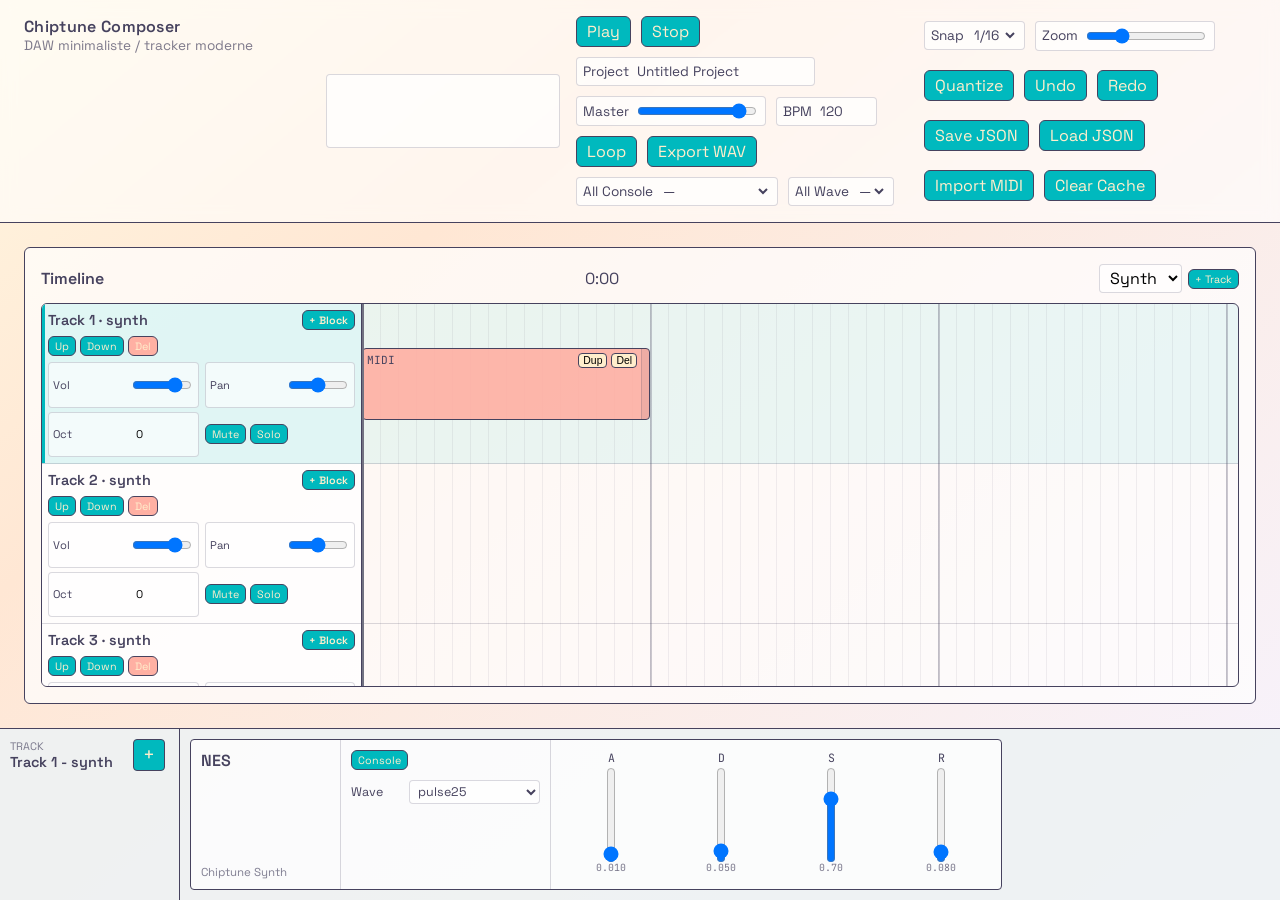
==== index.html @ 2b45e211 "Random Commit" ====
<!doctype html>
<html lang="fr">
  <head>
    <meta charset="utf-8" />
    <meta name="viewport" content="width=device-width, initial-scale=1" />
    <title>Chiptune Composer</title>
    <link rel="stylesheet" href="style.css" />
  </head>
  <body>
    <div id="app">
      <header class="topbar">
        <div class="brand">
          <div class="brand-title">Chiptune Composer</div>
          <div class="brand-subtitle">DAW minimaliste / tracker moderne</div>
        </div>
        <div class="oscilloscope">
          <canvas id="oscilloscopeCanvas" width="220" height="64"></canvas>
        </div>
        <div class="transport">
          <div class="transport-row">
            <button id="playBtn" class="btn">Play</button>
            <button id="stopBtn" class="btn">Stop</button>
            <label class="field">
              <span>Project</span>
              <input id="projectNameInput" type="text" />
            </label>
            <label class="field">
              <span>Master</span>
              <input id="masterVolumeInput" type="range" min="0" max="1" step="0.01" />
            </label>
            <label class="field">
              <span>BPM</span>
              <input id="bpmInput" type="number" min="40" max="240" step="1" />
            </label>
            <button id="loopBtn" class="btn toggle" aria-pressed="false">Loop</button>
            <button id="exportBtn" class="btn">Export WAV</button>
          </div>
          <div class="transport-row">
            <label class="field">
              <span>All Console</span>
              <select id="globalConsoleSelect">
                <option value="">—</option>
                <option value="Basics">Basics</option>
                <option value="Complex">Complex</option>
                <option value="NES">NES</option>
                <option value="Famicom">Famicom</option>
                <option value="GameBoy">GameBoy</option>
                <option value="TurboGrafx16">TurboGrafx-16</option>
                <option value="SNES">SNES</option>
                <option value="Atari">Atari</option>
                <option value="C64">C64</option>
                <option value="Sega">Sega</option>
              </select>
            </label>
            <label class="field">
              <span>All Wave</span>
              <select id="globalWaveformSelect">
                <option value="">—</option>
              </select>
            </label>
          </div>
        </div>
        <div class="tools">
          <label class="field">
            <span>Snap</span>
            <select id="snapSelect">
              <option value="1">1/4</option>
              <option value="0.5">1/8</option>
              <option value="0.25" selected>1/16</option>
              <option value="0.125">1/32</option>
              <option value="0.0625">1/64</option>
            </select>
          </label>
          <label class="field">
            <span>Zoom</span>
            <input id="zoomSlider" type="range" min="40" max="160" step="8" />
          </label>
          <button id="quantizeBtn" class="btn">Quantize</button>
          <button id="undoBtn" class="btn">Undo</button>
          <button id="redoBtn" class="btn">Redo</button>
          <button id="saveBtn" class="btn">Save JSON</button>
          <button id="loadBtn" class="btn">Load JSON</button>
          <button id="importMidiBtn" class="btn">Import MIDI</button>
          <button id="clearCacheBtn" class="btn">Clear Cache</button>
          <input id="loadInput" type="file" accept="application/json" hidden />
          <input id="midiInput" type="file" accept=".mid,.midi,audio/midi" hidden />
        </div>
      </header>

      <main>
        <section id="arrangement">
          <div class="timeline-header">
            <div class="timeline-title">Timeline</div>
            <div class="timeline-info" id="timeInfo">0:00</div>
            <div class="timeline-actions">
              <select id="trackTypeSelect">
                <option value="synth">Synth</option>
                <option value="drums">Drums</option>
              </select>
              <button id="addTrackBtn" class="btn tiny">+ Track</button>
            </div>
          </div>
          <div id="timeline"></div>
        </section>
      </main>

      <section id="deviceBar" class="device-bar">
        <div class="device-strip">
          <div class="device-track">
            <div class="device-label">Track</div>
            <div id="deviceTrackName" class="device-track-name">Track 1</div>
          </div>
          <button id="addSynthDeviceBtn" class="device-add" type="button">+</button>
        </div>
        <div id="deviceContent" class="device-content"></div>
      </section>
    </div>

    <div id="consolePickerOverlay" class="overlay hidden">
      <div class="overlay-panel console-picker-panel">
        <div class="overlay-header">
          <div>Choose Console</div>
          <button id="closeConsolePickerBtn" class="btn">Close</button>
        </div>
        <div id="consolePickerList" class="console-picker-list"></div>
      </div>
    </div>

    <div id="editorOverlay" class="overlay hidden">
      <div class="overlay-panel">
        <div class="overlay-header">
          <div id="editorTitle">Editor</div>
          <div class="overlay-actions">
            <button id="previewBtn" class="btn toggle" aria-pressed="false">Preview Loop</button>
            <button id="closeEditorBtn" class="btn">Close</button>
          </div>
        </div>
        <div class="overlay-body">
          <div id="pianoRoll" class="editor hidden"></div>
          <div id="drumEditor" class="editor hidden"></div>
        </div>
      </div>
    </div>

    <div id="confirmOverlay" class="overlay hidden">
      <div class="overlay-panel confirm-panel">
        <div class="overlay-header">
          <div id="confirmTitle">Delete Track</div>
        </div>
        <div class="overlay-body confirm-body">
          <p id="confirmMessage">Are you sure?</p>
          <div class="confirm-actions">
            <button id="confirmCancelBtn" class="btn">Cancel</button>
            <button id="confirmOkBtn" class="btn danger">Delete</button>
          </div>
        </div>
      </div>
    </div>

    <script type="module" src="./main.js"></script>
  </body>
</html>
---- style.css ----
@import url("https://fonts.googleapis.com/css2?family=Space+Grotesk:wght@400;600&family=JetBrains+Mono:wght@400;600&display=swap");

:root {
  /* colors */
  --color-ink: #46425e;
  --color-slate: #15788c;
  --color-teal: #00b9be;
  --color-cream: #ffeecc;
  --color-peach: #ffb0a3;
  --color-rose: #ff6973;
  --color-ink-soft: rgba(70, 66, 94, 0.2);
  --color-grid: rgba(70, 66, 94, 0.15);
  --color-grid-light: rgba(70, 66, 94, 0.08);
  --color-grid-strong: rgba(70, 66, 94, 0.28);
  --color-panel: rgba(255, 255, 255, 0.6);

  /* radius */
  --radius-sm: 4px;
  --radius-md: 6px;

  /* borders */
  --border-thin: 1px solid var(--color-ink);
  --border-soft: 1px solid rgba(70, 66, 94, 0.2);

  /* spacing */
  --space-2xs: 4px;
  --space-xs: 6px;
  --space-sm: 10px;
  --space-md: 16px;
  --space-lg: 24px;
  --space-xl: 32px;

  --track-height: 160px;
  --block-height: 72px;
}

* {
  box-sizing: border-box;
}

body {
  margin: 0;
  color: var(--color-ink);
  font-family: "Space Grotesk", "Segoe UI", sans-serif;
  background: linear-gradient(140deg, #fff6df 0%, #ffe7d4 30%, #f6f3ff 100%);
  min-height: 100vh;
}

#app {
  display: flex;
  flex-direction: column;
  height: 100vh;
  overflow: hidden;
}

.topbar {
  display: grid;
  grid-template-columns: minmax(200px, 280px) 240px 1fr 1fr;
  gap: var(--space-md);
  padding: var(--space-md) var(--space-lg);
  border-bottom: var(--border-thin);
  background: var(--color-panel);
  backdrop-filter: blur(8px);
  flex-shrink: 0;
}

.oscilloscope {
  align-self: center;
  justify-self: end;
  background: rgba(255, 255, 255, 0.7);
  border: var(--border-soft);
  border-radius: var(--radius-sm);
  padding: 4px 6px;
}

.oscilloscope canvas {
  display: block;
}

.brand-title {
  font-weight: 600;
  letter-spacing: 0.02em;
}

.brand-subtitle {
  font-size: 0.85rem;
  color: rgba(70, 66, 94, 0.7);
}

.transport,
.tools {
  display: flex;
  flex-wrap: wrap;
  gap: var(--space-sm);
  align-items: center;
}

.transport {
  flex-direction: column;
  align-items: flex-start;
}

.transport-row {
  display: flex;
  flex-wrap: wrap;
  gap: var(--space-sm);
  align-items: center;
}

.field {
  display: inline-flex;
  align-items: center;
  gap: var(--space-xs);
  font-size: 0.85rem;
  background: rgba(255, 255, 255, 0.7);
  border: var(--border-soft);
  border-radius: var(--radius-sm);
  padding: var(--space-2xs) var(--space-xs);
}

.field input,
.field select {
  border: none;
  background: transparent;
  font: inherit;
  color: inherit;
  outline: none;
}

.field input[type="range"] {
  width: 120px;
}

.btn {
  border: var(--border-thin);
  background: var(--color-teal);
  color: var(--color-cream);
  padding: var(--space-2xs) var(--space-sm);
  border-radius: var(--radius-md);
  font: inherit;
  cursor: pointer;
  transition: filter 0.15s ease;
}

.btn:hover {
  filter: brightness(1.07);
}

.btn.toggle[aria-pressed="true"] {
  background: var(--color-rose);
}

.btn.tiny {
  font-size: 0.67rem;
  padding: 2px 6px;
  height: 20px;
}

main {
  flex: 1;
  padding: var(--space-lg);
  min-height: 0;
  overflow: hidden;
}

#arrangement {
  border: var(--border-thin);
  border-radius: var(--radius-md);
  background: rgba(255, 255, 255, 0.7);
  padding: var(--space-md);
  height: 100%;
  min-height: 0;
  display: flex;
  flex-direction: column;
}

.timeline-header {
  display: flex;
  justify-content: space-between;
  align-items: center;
  margin-bottom: var(--space-sm);
}

.timeline-actions {
  display: flex;
  align-items: center;
  gap: var(--space-xs);
}

.timeline-actions select {
  border: var(--border-soft);
  background: rgba(255, 255, 255, 0.7);
  border-radius: var(--radius-sm);
  font: inherit;
  padding: 2px 6px;
}

.timeline-title {
  font-weight: 600;
}

#timeline {
  display: grid;
  grid-template-columns: 320px 1fr;
  border: var(--border-thin);
  border-radius: var(--radius-md);
  overflow: hidden;
  flex: 1;
  min-height: 0;
}

.track-list {
  background: rgba(255, 255, 255, 0.8);
  border-right: var(--border-thin);
}

.track-header {
  border-bottom: var(--border-soft);
  padding: var(--space-xs);
  display: flex;
  flex-direction: column;
  gap: var(--space-xs);
  height: var(--track-height);
  justify-content: flex-start;
}

.track-header.is-selected {
  background: rgba(0, 185, 190, 0.12);
  box-shadow: inset 3px 0 0 var(--color-teal);
}

.track-title {
  display: flex;
  justify-content: space-between;
  align-items: center;
  font-size: 0.9rem;
  font-weight: 600;
  gap: var(--space-xs);
}

.track-title span {
  min-width: 0;
  white-space: nowrap;
  overflow: hidden;
  text-overflow: ellipsis;
}

.track-title .btn {
  flex-shrink: 0;
}

.track-actions {
  display: flex;
  gap: 4px;
}

.btn.danger {
  background: var(--color-peach);
}

.track-controls {
  display: grid;
  grid-template-columns: repeat(2, minmax(0, 1fr));
  grid-auto-rows: minmax(0, 1fr);
  gap: 4px 6px;
  font-size: 0.7rem;
  flex: 1;
  min-height: 0;
}

.track-controls label {
  display: flex;
  justify-content: space-between;
  align-items: center;
  gap: var(--space-2xs);
  background: rgba(255, 255, 255, 0.6);
  border: var(--border-soft);
  border-radius: var(--radius-sm);
  padding: 1px 4px;
}

.track-controls select,
.track-controls input {
  width: 90px;
  border: none;
  background: transparent;
  font: inherit;
  outline: none;
}

.track-controls .mini {
  width: 60px;
}

.mute-solo-actions {
  display: flex;
  flex-wrap: nowrap;
  align-items: center;
  gap: 4px;
  min-width: max-content;
}

.mute-solo-actions .btn {
  flex: 0 0 auto;
}

.lane-wrap {
  position: relative;
  overflow: hidden;
}

.lane-scroller {
  position: relative;
  overflow: auto;
  height: 100%;
}

.lanes {
  position: relative;
  font-family: "JetBrains Mono", "SFMono-Regular", monospace;
}

.track-lane {
  position: relative;
  height: var(--track-height);
  border-bottom: var(--border-soft);
  background-image:
    repeating-linear-gradient(
      to right,
      var(--color-grid-strong) 0px,
      var(--color-grid-strong) 2px,
      transparent 2px,
      transparent var(--grid-major)
    ),
    repeating-linear-gradient(
      to right,
      var(--color-grid-light) 0px,
      var(--color-grid-light) 1px,
      transparent 1px,
      transparent var(--grid-minor)
    );
}

.track-lane.is-selected {
  background-color: rgba(0, 185, 190, 0.08);
}

.block {
  position: absolute;
  top: calc((var(--track-height) - var(--block-height)) / 2);
  height: var(--block-height);
  background: var(--color-peach);
  border: var(--border-thin);
  border-radius: var(--radius-sm);
  display: flex;
  flex-direction: column;
  justify-content: space-between;
  padding: var(--space-2xs);
  padding-right: 12px;
  cursor: grab;
}

.block.synth {
  background: rgba(255, 176, 163, 0.9);
}

.block.drums {
  background: rgba(0, 185, 190, 0.28);
}

.block.is-playing {
  outline: 2px solid var(--color-rose);
}

.block-header {
  display: flex;
  justify-content: space-between;
  font-size: 0.7rem;
}

.block-actions {
  display: flex;
  gap: 4px;
}

.block-action {
  border: var(--border-thin);
  background: var(--color-cream);
  border-radius: var(--radius-sm);
  font-size: 0.65rem;
  cursor: pointer;
  padding: 1px 4px;
}

.block-resize {
  position: absolute;
  right: 0;
  top: 0;
  bottom: 0;
  width: 8px;
  cursor: ew-resize;
  background: rgba(70, 66, 94, 0.08);
  border-left: var(--border-soft);
  border-radius: 0 var(--radius-sm) var(--radius-sm) 0;
}

.playhead,
.cursor {
  position: absolute;
  top: 0;
  bottom: 0;
  width: 2px;
  background: var(--color-rose);
  pointer-events: none;
  z-index: 5;
}

.cursor {
  background: var(--color-slate);
  opacity: 0.6;
}

.device-bar {
  display: grid;
  grid-template-columns: 180px 1fr;
  min-height: 172px;
  border-top: var(--border-thin);
  background: rgba(238, 242, 244, 0.92);
  flex-shrink: 0;
}

.device-strip {
  border-right: var(--border-thin);
  padding: var(--space-sm);
  display: grid;
  grid-template-columns: 1fr 36px;
  gap: var(--space-sm);
  align-items: start;
}

.device-label {
  font-size: 0.68rem;
  text-transform: uppercase;
  color: rgba(70, 66, 94, 0.68);
}

.device-track-name {
  font-weight: 600;
  font-size: 0.9rem;
}

.device-add {
  width: 32px;
  height: 32px;
  border: var(--border-thin);
  border-radius: var(--radius-sm);
  background: var(--color-teal);
  color: var(--color-cream);
  font: inherit;
  font-size: 1.2rem;
  line-height: 1;
  cursor: pointer;
}

.device-add:disabled {
  cursor: default;
  opacity: 0.35;
  filter: grayscale(1);
}

.device-content {
  overflow-x: auto;
  padding: var(--space-sm);
  display: flex;
  align-items: stretch;
  gap: var(--space-sm);
}

.device-empty {
  min-width: 220px;
  border: var(--border-soft);
  border-radius: var(--radius-sm);
  background: rgba(255, 255, 255, 0.55);
  display: flex;
  align-items: center;
  justify-content: center;
  padding: var(--space-md);
  font-size: 0.85rem;
  color: rgba(70, 66, 94, 0.7);
}

.synth-device {
  min-width: 640px;
  max-width: 880px;
  border: var(--border-thin);
  border-radius: var(--radius-sm);
  background: rgba(255, 255, 255, 0.76);
  display: grid;
  grid-template-columns: 150px 210px minmax(260px, 1fr);
}

.synth-device-head {
  padding: var(--space-sm);
  border-right: var(--border-soft);
  display: flex;
  flex-direction: column;
  justify-content: space-between;
  gap: var(--space-md);
}

.synth-device-title {
  font-weight: 600;
}

.synth-device-type {
  font-size: 0.72rem;
  color: rgba(70, 66, 94, 0.68);
}

.synth-device-controls {
  padding: var(--space-sm);
  border-right: var(--border-soft);
  display: flex;
  flex-direction: column;
  align-items: flex-start;
  gap: var(--space-sm);
}

.device-field {
  width: 100%;
  display: grid;
  grid-template-columns: 52px 1fr;
  gap: var(--space-xs);
  align-items: center;
  font-size: 0.78rem;
}

.device-field select {
  width: 100%;
  border: var(--border-soft);
  border-radius: var(--radius-sm);
  background: rgba(255, 255, 255, 0.72);
  font: inherit;
  color: inherit;
  padding: 2px 4px;
}

.adsr-panel {
  padding: var(--space-sm);
  display: grid;
  grid-template-columns: repeat(4, minmax(58px, 1fr));
  gap: var(--space-sm);
}

.adsr-control {
  min-width: 0;
  display: grid;
  grid-template-rows: 18px 1fr 18px;
  justify-items: center;
  gap: var(--space-xs);
  font-family: "JetBrains Mono", monospace;
  font-size: 0.72rem;
}

.adsr-control input {
  width: 96px;
  transform: rotate(-90deg);
  align-self: center;
}

.adsr-value {
  font-size: 0.62rem;
  color: rgba(70, 66, 94, 0.72);
}

.console-picker-panel {
  max-width: 760px;
  height: auto;
  margin: 0 auto;
}

.console-picker-list {
  padding: var(--space-md);
  display: grid;
  grid-template-columns: repeat(auto-fit, minmax(180px, 1fr));
  gap: var(--space-sm);
}

.console-option {
  min-height: 78px;
  border: var(--border-thin);
  border-radius: var(--radius-sm);
  background: rgba(255, 255, 255, 0.75);
  color: inherit;
  font: inherit;
  text-align: left;
  padding: var(--space-sm);
  cursor: pointer;
}

.console-option:hover,
.console-option.is-selected {
  background: rgba(0, 185, 190, 0.18);
}

.console-option-title,
.console-option-detail {
  display: block;
}

.console-option-title {
  font-weight: 600;
  margin-bottom: var(--space-xs);
}

.console-option-detail {
  font-size: 0.68rem;
  color: rgba(70, 66, 94, 0.7);
  line-height: 1.35;
}

.overlay {
  position: fixed;
  left: 0;
  right: 0;
  top: 0;
  background: rgba(70, 66, 94, 0.55);
  padding: var(--space-lg);
  height: 60vh;
  z-index: 10;
}

.overlay.hidden {
  display: none;
}

.overlay-panel {
  height: 100%;
  background: rgba(255, 255, 255, 0.92);
  border: var(--border-thin);
  border-radius: var(--radius-md);
  display: flex;
  flex-direction: column;
}

.overlay-header {
  display: flex;
  justify-content: space-between;
  align-items: center;
  padding: var(--space-sm) var(--space-md);
  border-bottom: var(--border-thin);
}

.overlay-body {
  flex: 1;
  display: flex;
  overflow: hidden;
}

.confirm-panel {
  max-width: 420px;
  margin: 0 auto;
  height: auto;
}

.confirm-body {
  padding: var(--space-md);
  display: flex;
  flex-direction: column;
  gap: var(--space-md);
}

.confirm-actions {
  display: flex;
  justify-content: flex-end;
  gap: var(--space-sm);
}

.editor {
  flex: 1;
  display: flex;
  flex-direction: column;
}

.editor.hidden {
  display: none;
}

.piano-roll {
  display: grid;
  grid-template-columns: 120px 1fr;
  height: 100%;
  font-family: "JetBrains Mono", monospace;
}

.piano-keys {
  background: rgba(255, 255, 255, 0.7);
  border-right: var(--border-thin);
  overflow: hidden;
}

.piano-key {
  height: 24px;
  padding: 2px 6px;
  border-bottom: var(--border-soft);
  font-size: 0.7rem;
}

.piano-grid-wrap {
  overflow: auto;
  position: relative;
}

.piano-grid {
  position: relative;
  min-height: 100%;
  background-image:
    repeating-linear-gradient(
      to right,
      var(--color-grid-strong) 0px,
      var(--color-grid-strong) 2px,
      transparent 2px,
      transparent var(--grid-major)
    ),
    repeating-linear-gradient(
      to right,
      var(--color-grid-light) 0px,
      var(--color-grid-light) 1px,
      transparent 1px,
      transparent var(--grid-minor)
    ),
    repeating-linear-gradient(
      to bottom,
      rgba(70, 66, 94, 0.08) 0px,
      rgba(70, 66, 94, 0.08) 1px,
      transparent 1px,
      transparent 24px
    );
}

.piano-playhead {
  position: absolute;
  top: 0;
  bottom: 0;
  width: 2px;
  background: var(--color-rose);
  opacity: 0.8;
  pointer-events: none;
  z-index: 4;
}

.piano-notes {
  position: absolute;
  top: 0;
  left: 0;
  right: 0;
  bottom: 0;
}

.note {
  position: absolute;
  height: 22px;
  background: var(--color-slate);
  border: var(--border-thin);
  border-radius: var(--radius-sm);
  cursor: grab;
}

.note .resize-handle {
  position: absolute;
  right: 0;
  top: 0;
  width: 6px;
  height: 100%;
  background: rgba(255, 255, 255, 0.4);
  cursor: ew-resize;
}

.drum-editor {
  display: flex;
  flex-direction: column;
  height: 100%;
  font-family: "JetBrains Mono", monospace;
}

.drum-toolbar {
  padding: var(--space-xs);
  border-bottom: var(--border-thin);
  display: flex;
  align-items: center;
  gap: var(--space-sm);
}

.drum-hint {
  font-size: 0.7rem;
  color: rgba(70, 66, 94, 0.7);
}

.drum-toolbar select {
  border: var(--border-soft);
  background: rgba(255, 255, 255, 0.7);
  border-radius: var(--radius-sm);
  font: inherit;
  padding: 2px 6px;
}

.drum-body {
  flex: 1;
  display: grid;
  grid-template-columns: 120px 1fr;
  overflow: hidden;
}

.drum-labels {
  border-right: var(--border-thin);
  background: rgba(255, 255, 255, 0.7);
}

.drum-label {
  height: 28px;
  border-bottom: var(--border-soft);
  padding: 4px 6px;
  font-size: 0.7rem;
  display: flex;
  align-items: center;
  gap: 6px;
}

.drum-label-name {
  border: none;
  background: transparent;
  font: inherit;
  color: inherit;
  cursor: pointer;
  padding: 0;
  text-align: left;
  width: 60px;
}

.drum-volume {
  width: 54px;
}

.drum-grid-wrap {
  overflow: auto;
  position: relative;
}

.drum-grid {
  position: relative;
  min-height: 100%;
  background-image:
    repeating-linear-gradient(
      to right,
      var(--color-grid-strong) 0px,
      var(--color-grid-strong) 2px,
      transparent 2px,
      transparent var(--grid-major)
    ),
    repeating-linear-gradient(
      to right,
      var(--color-grid-light) 0px,
      var(--color-grid-light) 1px,
      transparent 1px,
      transparent var(--grid-minor)
    ),
    repeating-linear-gradient(
      to bottom,
      rgba(70, 66, 94, 0.08) 0px,
      rgba(70, 66, 94, 0.08) 1px,
      transparent 1px,
      transparent 28px
    );
}

.drum-hits {
  position: absolute;
  top: 0;
  left: 0;
  right: 0;
  bottom: 0;
}

.drum-hit {
  position: absolute;
  height: 22px;
  background: var(--color-peach);
  border: var(--border-thin);
  border-radius: var(--radius-sm);
  cursor: grab;
}

.drum-hit .resize-handle {
  position: absolute;
  right: 0;
  top: 0;
  width: 6px;
  height: 100%;
  background: rgba(255, 255, 255, 0.4);
  cursor: ew-resize;
}

.drum-cell {
  width: var(--step-width);
  height: 28px;
  border-right: var(--border-soft);
  border-bottom: var(--border-soft);
  background: transparent;
  cursor: pointer;
}

.drum-cell.active {
  background: var(--color-peach);
}

@media (max-width: 1100px) {
  .topbar {
    grid-template-columns: 1fr;
  }

  #timeline {
    grid-template-columns: 240px 1fr;
  }
}

@media (max-width: 800px) {
  :root {
    --track-height: 176px;
  }

  main {
    padding: var(--space-md);
  }

  #timeline {
    grid-template-columns: 220px 1fr;
  }

  .track-controls {
    grid-template-columns: 1fr;
  }
}
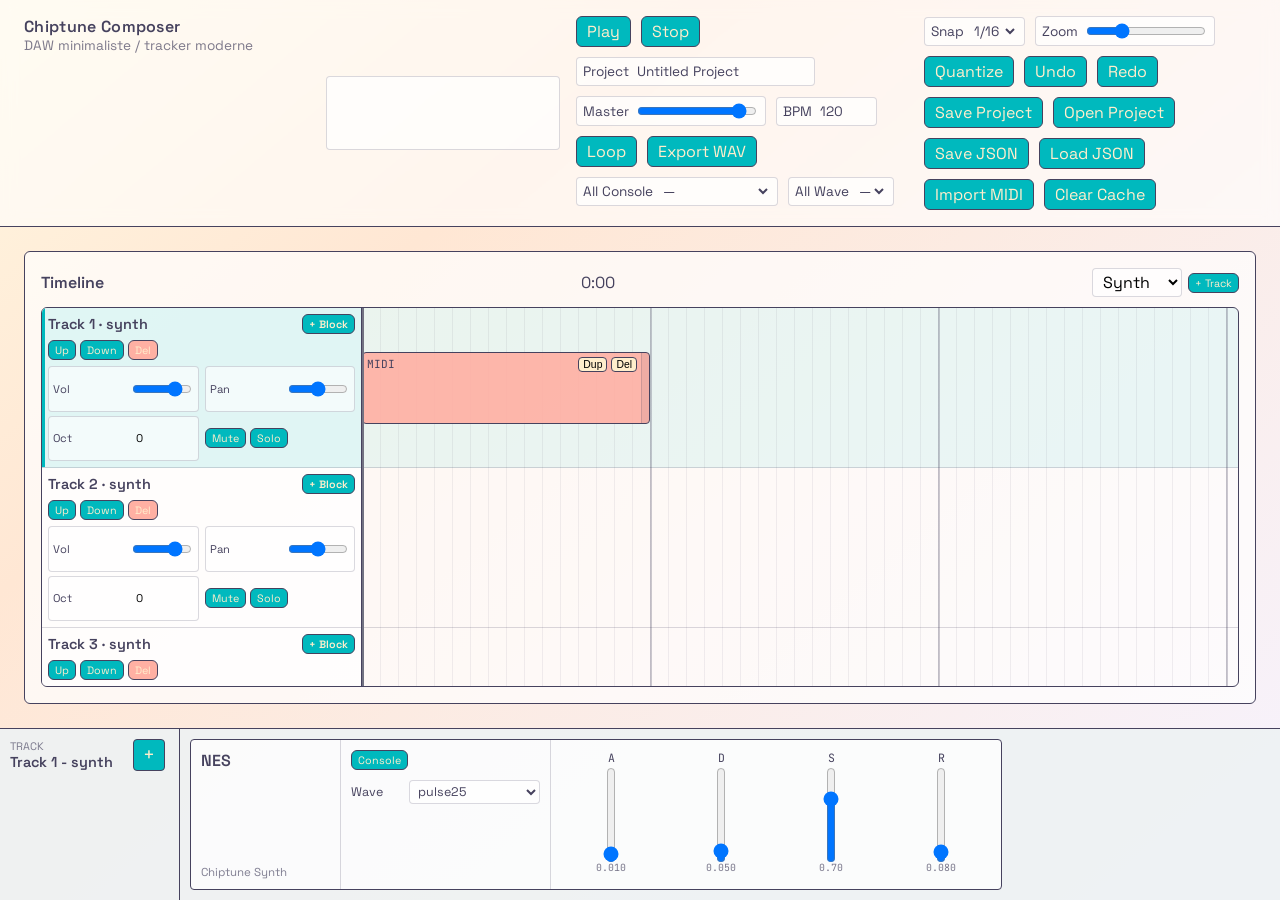
==== commit e51c0a77: "Random Commit" ====
--- a/index.html
+++ b/index.html
@@ -78,12 +78,16 @@
           <button id="quantizeBtn" class="btn">Quantize</button>
           <button id="undoBtn" class="btn">Undo</button>
           <button id="redoBtn" class="btn">Redo</button>
+          <button id="saveProjectBtn" class="btn">Save Project</button>
+          <button id="openProjectBtn" class="btn">Open Project</button>
           <button id="saveBtn" class="btn">Save JSON</button>
           <button id="loadBtn" class="btn">Load JSON</button>
           <button id="importMidiBtn" class="btn">Import MIDI</button>
           <button id="clearCacheBtn" class="btn">Clear Cache</button>
+          <input id="projectInput" type="file" accept=".chipproject,application/zip" hidden />
           <input id="loadInput" type="file" accept="application/json" hidden />
           <input id="midiInput" type="file" accept=".mid,.midi,audio/midi" hidden />
+          <input id="sampleInput" type="file" accept="audio/*,.wav,.mp3,.ogg,.flac,.m4a" hidden />
         </div>
       </header>
 
@@ -96,6 +100,7 @@
               <select id="trackTypeSelect">
                 <option value="synth">Synth</option>
                 <option value="drums">Drums</option>
+                <option value="sample">Sample</option>
               </select>
               <button id="addTrackBtn" class="btn tiny">+ Track</button>
             </div>
@@ -110,7 +115,13 @@
             <div class="device-label">Track</div>
             <div id="deviceTrackName" class="device-track-name">Track 1</div>
           </div>
-          <button id="addSynthDeviceBtn" class="device-add" type="button">+</button>
+          <button
+            id="addDeviceBtn"
+            class="device-add"
+            type="button"
+            aria-label="Choose console"
+            title="Choose console"
+          >+</button>
         </div>
         <div id="deviceContent" class="device-content"></div>
       </section>
@@ -119,10 +130,39 @@
     <div id="consolePickerOverlay" class="overlay hidden">
       <div class="overlay-panel console-picker-panel">
         <div class="overlay-header">
-          <div>Choose Console</div>
+          <div id="consolePickerTitle">Choose Console</div>
           <button id="closeConsolePickerBtn" class="btn">Close</button>
         </div>
         <div id="consolePickerList" class="console-picker-list"></div>
+      </div>
+    </div>
+
+    <div id="chipDrumOverlay" class="overlay chip-drum-overlay hidden">
+      <div class="overlay-panel chip-drum-window">
+        <div class="overlay-header">
+          <div>
+            <div class="chip-drum-window-title">Chip Drum Machine</div>
+            <div id="chipDrumTrackName" class="chip-drum-window-track">Track</div>
+          </div>
+          <div class="overlay-actions">
+            <button id="chipDrumPreviewBtn" class="btn">Preview</button>
+            <button id="chipDrumResetPadBtn" class="btn">Reset Pad</button>
+            <button id="closeChipDrumBtn" class="btn">Close</button>
+          </div>
+        </div>
+        <div class="chip-drum-body">
+          <aside class="chip-drum-pad-column">
+            <div id="chipDrumPadGrid" class="chip-drum-pad-grid"></div>
+          </aside>
+          <section class="chip-drum-editor">
+            <div id="chipDrumPadHeader" class="chip-drum-pad-header"></div>
+            <div id="chipDrumControls" class="chip-drum-controls"></div>
+            <div class="chip-drum-scope">
+              <div class="chip-drum-scope-label">Pad Oscilloscope</div>
+              <canvas id="chipDrumOscilloscopeCanvas" width="720" height="150"></canvas>
+            </div>
+          </section>
+        </div>
       </div>
     </div>
 
--- a/style.css
+++ b/style.css
@@ -368,6 +368,10 @@
   background: rgba(0, 185, 190, 0.28);
 }
 
+.block.sample {
+  background: rgba(77, 182, 135, 0.34);
+}
+
 .block.is-playing {
   outline: 2px solid var(--color-rose);
 }
@@ -376,6 +380,16 @@
   display: flex;
   justify-content: space-between;
   font-size: 0.7rem;
+  gap: 4px;
+  position: relative;
+  z-index: 1;
+}
+
+.block-header > span {
+  min-width: 0;
+  overflow: hidden;
+  text-overflow: ellipsis;
+  white-space: nowrap;
 }
 
 .block-actions {
@@ -404,6 +418,31 @@
   border-radius: 0 var(--radius-sm) var(--radius-sm) 0;
 }
 
+.block-waveform {
+  min-height: 30px;
+  display: flex;
+  align-items: center;
+  gap: 1px;
+  overflow: hidden;
+  position: relative;
+}
+
+.block-waveform i {
+  flex: 1 1 2px;
+  min-width: 1px;
+  max-width: 3px;
+  background: rgba(20, 92, 75, 0.72);
+}
+
+.block-sample-mode {
+  position: absolute;
+  right: 2px;
+  bottom: 0;
+  padding: 0 3px;
+  background: rgba(255, 255, 255, 0.72);
+  font: 0.55rem "JetBrains Mono", monospace;
+}
+
 .playhead,
 .cursor {
   position: absolute;
@@ -545,6 +584,93 @@
   padding: 2px 4px;
 }
 
+.device-field input[type="number"] {
+  width: 72px;
+  min-width: 0;
+  border: var(--border-soft);
+  border-radius: var(--radius-sm);
+  background: rgba(255, 255, 255, 0.72);
+  color: inherit;
+  font: inherit;
+  padding: 2px 4px;
+}
+
+.sample-device {
+  min-width: 1040px;
+  max-width: 1320px;
+  border: var(--border-thin);
+  border-radius: var(--radius-sm);
+  background: rgba(255, 255, 255, 0.76);
+  display: grid;
+  grid-template-columns: 180px 420px minmax(440px, 1fr);
+  min-height: 148px;
+}
+
+.sample-device-head {
+  padding: var(--space-sm);
+  border-right: var(--border-soft);
+  display: flex;
+  flex-direction: column;
+  justify-content: space-between;
+  gap: var(--space-sm);
+}
+
+.sample-device-heading {
+  display: flex;
+  flex-direction: column;
+  min-width: 0;
+}
+
+.sample-device-heading strong,
+.sample-device-heading span {
+  overflow: hidden;
+  text-overflow: ellipsis;
+  white-space: nowrap;
+}
+
+.sample-device-heading span {
+  color: rgba(70, 66, 94, 0.7);
+  font-size: 0.7rem;
+}
+
+.sample-device-actions {
+  display: flex;
+  flex-wrap: wrap;
+  gap: 4px;
+}
+
+.sample-waveform {
+  align-self: center;
+  width: 100%;
+  height: 116px;
+  display: block;
+  border-right: var(--border-soft);
+}
+
+.sample-device-controls {
+  padding: var(--space-sm);
+  display: grid;
+  grid-template-columns: repeat(4, minmax(92px, 1fr));
+  align-content: start;
+  gap: var(--space-xs);
+}
+
+.sample-device-controls .device-field {
+  grid-template-columns: 48px minmax(0, 1fr);
+}
+
+.sample-mode {
+  display: flex;
+  flex-wrap: nowrap;
+  min-width: max-content;
+}
+
+.sample-missing {
+  grid-column: 1 / -1;
+  color: #9b3642;
+  font-size: 0.72rem;
+}
+
 .adsr-panel {
   padding: var(--space-sm);
   display: grid;
@@ -571,6 +697,334 @@
 .adsr-value {
   font-size: 0.62rem;
   color: rgba(70, 66, 94, 0.72);
+}
+
+.drum-device {
+  min-width: 940px;
+  max-width: 1120px;
+  grid-template-columns: 150px 260px minmax(500px, 1fr);
+}
+
+.chip-drum-device-compact {
+  min-width: 760px;
+  max-width: 980px;
+  grid-template-columns: 150px minmax(420px, 1fr) 160px;
+}
+
+.chip-device-pad-grid {
+  padding: var(--space-sm);
+  border-right: var(--border-soft);
+  display: grid;
+  grid-template-columns: repeat(8, minmax(38px, 1fr));
+  grid-template-rows: repeat(2, 1fr);
+  gap: var(--space-xs);
+}
+
+.chip-device-pad {
+  min-width: 0;
+  min-height: 48px;
+  border: var(--border-soft);
+  border-radius: var(--radius-sm);
+  background: rgba(255, 255, 255, 0.74);
+  color: inherit;
+  font: 0.66rem "JetBrains Mono", monospace;
+  cursor: pointer;
+}
+
+.chip-device-pad:hover,
+.chip-device-pad.is-selected {
+  background: rgba(0, 185, 190, 0.16);
+}
+
+.chip-device-pad.is-selected {
+  border-color: var(--color-teal);
+}
+
+.chip-device-actions {
+  padding: var(--space-sm);
+  display: flex;
+  flex-direction: column;
+  align-items: flex-start;
+  gap: var(--space-sm);
+}
+
+.chip-device-selected {
+  width: 100%;
+  min-height: 32px;
+  font-size: 0.76rem;
+  font-weight: 600;
+}
+
+.drum-kit-browser {
+  padding: var(--space-sm);
+  border-right: var(--border-soft);
+  display: flex;
+  flex-direction: column;
+  gap: var(--space-sm);
+}
+
+.drum-kit-actions {
+  display: flex;
+  align-items: center;
+  justify-content: space-between;
+}
+
+.drum-kit-panel {
+  flex: 1;
+  display: grid;
+  grid-template-columns: repeat(3, minmax(58px, 1fr));
+  gap: var(--space-xs);
+  align-content: center;
+}
+
+.drum-device-pad {
+  min-height: 34px;
+  border: var(--border-soft);
+  border-radius: var(--radius-sm);
+  background: rgba(255, 255, 255, 0.72);
+  color: inherit;
+  font: inherit;
+  font-size: 0.72rem;
+  cursor: pointer;
+}
+
+.drum-device-pad:hover,
+.drum-device-pad:active,
+.drum-device-pad.is-selected {
+  background: rgba(231, 62, 117, 0.16);
+}
+
+.drum-device-pad.is-selected {
+  border-color: var(--color-rose);
+}
+
+.drum-voice-editor {
+  min-width: 0;
+  padding: var(--space-sm);
+  display: flex;
+  flex-direction: column;
+  gap: var(--space-sm);
+}
+
+.drum-voice-header {
+  min-height: 26px;
+  display: flex;
+  align-items: center;
+  gap: var(--space-sm);
+}
+
+.drum-voice-name {
+  min-width: 72px;
+  font-weight: 600;
+  text-transform: capitalize;
+}
+
+.drum-voice-status {
+  margin-right: auto;
+  font-size: 0.68rem;
+  color: rgba(70, 66, 94, 0.68);
+}
+
+.drum-param-grid {
+  flex: 1;
+  min-height: 0;
+  display: grid;
+  grid-template-columns: repeat(5, minmax(72px, 1fr));
+  gap: var(--space-sm);
+}
+
+.drum-param-control {
+  min-width: 0;
+  border-left: var(--border-soft);
+  padding-left: var(--space-sm);
+  display: grid;
+  grid-template-rows: 18px 1fr 18px;
+  align-items: center;
+  font-family: "JetBrains Mono", monospace;
+  font-size: 0.68rem;
+}
+
+.drum-param-control input {
+  width: 100%;
+  min-width: 0;
+}
+
+.drum-param-value {
+  color: rgba(70, 66, 94, 0.72);
+  font-size: 0.62rem;
+}
+
+.overlay.chip-drum-overlay {
+  height: 100vh;
+  padding: 14vh var(--space-md);
+}
+
+.overlay-panel.chip-drum-window {
+  width: min(1320px, 100%);
+  height: 72vh;
+  margin: 0 auto;
+  overflow: hidden;
+}
+
+.chip-drum-window-title {
+  font-weight: 600;
+}
+
+.chip-drum-window-track {
+  margin-top: 2px;
+  font-size: 0.7rem;
+  color: rgba(70, 66, 94, 0.68);
+}
+
+.chip-drum-body {
+  flex: 1;
+  min-height: 0;
+  display: grid;
+  grid-template-columns: minmax(290px, 320px) minmax(0, 1fr);
+}
+
+.chip-drum-pad-column {
+  min-height: 0;
+  padding: var(--space-md);
+  border-right: var(--border-thin);
+  background: rgba(238, 242, 244, 0.88);
+}
+
+.chip-drum-pad-grid {
+  height: auto;
+  display: grid;
+  grid-template-columns: repeat(4, minmax(44px, 1fr));
+  gap: var(--space-sm);
+  align-content: start;
+}
+
+.chip-machine-pad {
+  min-width: 0;
+  min-height: 0;
+  aspect-ratio: 1;
+  border: var(--border-thin);
+  border-radius: var(--radius-sm);
+  background: rgba(255, 255, 255, 0.82);
+  color: inherit;
+  font: inherit;
+  cursor: pointer;
+  display: flex;
+  flex-direction: column;
+  justify-content: space-between;
+  align-items: flex-start;
+  padding: var(--space-xs);
+  text-align: left;
+}
+
+.chip-machine-pad:hover,
+.chip-machine-pad.is-selected {
+  background: rgba(0, 185, 190, 0.16);
+}
+
+.chip-machine-pad.is-selected {
+  border-color: var(--color-teal);
+  box-shadow: inset 0 -3px 0 var(--color-teal);
+}
+
+.chip-machine-pad-number {
+  font: 0.62rem "JetBrains Mono", monospace;
+  color: rgba(70, 66, 94, 0.58);
+}
+
+.chip-machine-pad-name {
+  width: 100%;
+  overflow: hidden;
+  font-size: 0.64rem;
+  line-height: 1.2;
+  overflow-wrap: anywhere;
+}
+
+.chip-drum-editor {
+  min-width: 0;
+  min-height: 0;
+  padding: var(--space-md);
+  display: grid;
+  grid-template-rows: auto 1fr minmax(150px, 0.7fr);
+  gap: var(--space-md);
+  overflow: auto;
+}
+
+.chip-drum-pad-header {
+  display: grid;
+  grid-template-columns: minmax(150px, 1fr) 170px 150px 100px;
+  gap: var(--space-sm);
+}
+
+.chip-editor-field {
+  min-width: 0;
+  display: flex;
+  flex-direction: column;
+  gap: var(--space-xs);
+  font-size: 0.7rem;
+}
+
+.chip-editor-field input,
+.chip-editor-field select {
+  width: 100%;
+  min-width: 0;
+  border: var(--border-soft);
+  border-radius: var(--radius-sm);
+  background: rgba(255, 255, 255, 0.78);
+  color: inherit;
+  font: inherit;
+  padding: 5px 6px;
+}
+
+.chip-drum-controls {
+  min-height: 0;
+  display: grid;
+  grid-template-columns: repeat(3, minmax(150px, 1fr));
+  gap: var(--space-sm);
+  align-content: stretch;
+}
+
+.chip-drum-control {
+  min-width: 0;
+  border-top: var(--border-soft);
+  padding: var(--space-md) var(--space-sm);
+  display: grid;
+  grid-template-rows: auto 1fr auto;
+  gap: var(--space-sm);
+  font-family: "JetBrains Mono", monospace;
+  font-size: 0.72rem;
+}
+
+.chip-drum-control input {
+  width: 100%;
+  min-width: 0;
+}
+
+.chip-drum-control-value {
+  color: rgba(70, 66, 94, 0.7);
+  font-size: 0.66rem;
+}
+
+.chip-drum-scope {
+  min-height: 150px;
+  border: var(--border-thin);
+  border-radius: var(--radius-sm);
+  background: #17222a;
+  padding: var(--space-sm);
+  display: grid;
+  grid-template-rows: 18px minmax(0, 1fr);
+}
+
+.chip-drum-scope-label {
+  color: rgba(238, 242, 244, 0.72);
+  font-size: 0.68rem;
+  text-transform: uppercase;
+}
+
+.chip-drum-scope canvas {
+  width: 100%;
+  height: 100%;
+  min-height: 0;
+  display: block;
 }
 
 .console-picker-panel {
@@ -606,6 +1060,37 @@
 .console-option-title,
 .console-option-detail {
   display: block;
+}
+
+@media (max-width: 820px) {
+  .overlay.chip-drum-overlay {
+    padding: var(--space-sm);
+  }
+
+  .overlay-panel.chip-drum-window {
+    height: calc(100vh - 16px);
+  }
+
+  .chip-drum-body {
+    display: block;
+    overflow-y: auto;
+  }
+
+  .chip-drum-pad-column {
+    height: 380px;
+    border-right: 0;
+    border-bottom: var(--border-thin);
+  }
+
+  .chip-drum-pad-grid {
+    max-width: 320px;
+    margin: 0 auto;
+  }
+
+  .chip-drum-pad-header,
+  .chip-drum-controls {
+    grid-template-columns: repeat(2, minmax(130px, 1fr));
+  }
 }
 
 .console-option-title {
@@ -928,8 +1413,20 @@
     --track-height: 176px;
   }
 
+  body {
+    overflow-y: auto;
+  }
+
+  #app {
+    height: auto;
+    min-height: 100vh;
+    overflow: visible;
+  }
+
   main {
     padding: var(--space-md);
+    flex: none;
+    height: 540px;
   }
 
   #timeline {
@@ -939,4 +1436,13 @@
   .track-controls {
     grid-template-columns: 1fr;
   }
-}
+
+  .device-bar {
+    grid-template-columns: 150px minmax(0, 1fr);
+    flex: none;
+  }
+
+  .device-content {
+    min-width: 0;
+  }
+}
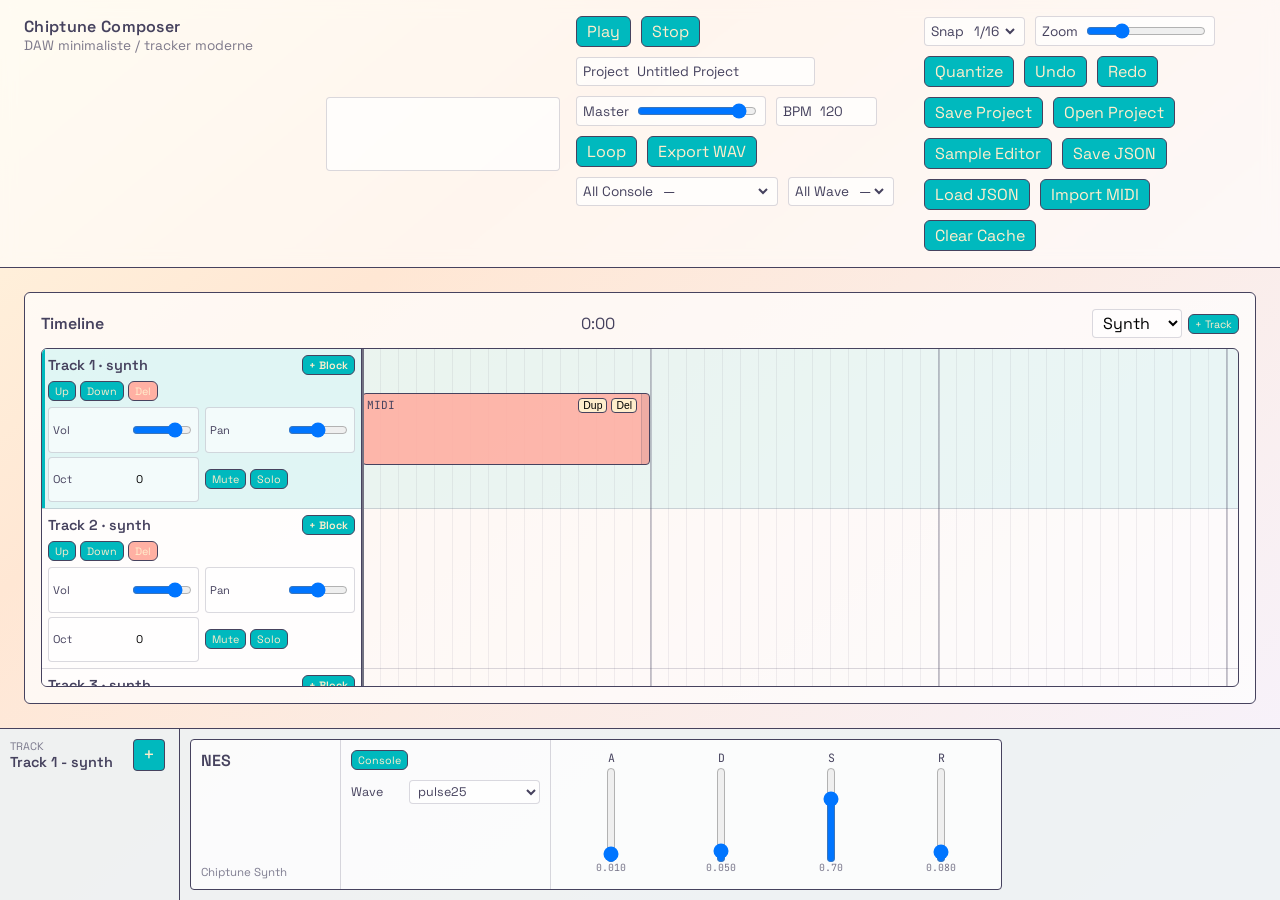
==== commit 720d9186: "Random Commit" ====
--- a/index.html
+++ b/index.html
@@ -80,6 +80,7 @@
           <button id="redoBtn" class="btn">Redo</button>
           <button id="saveProjectBtn" class="btn">Save Project</button>
           <button id="openProjectBtn" class="btn">Open Project</button>
+          <a class="btn" href="./editor/">Sample Editor</a>
           <button id="saveBtn" class="btn">Save JSON</button>
           <button id="loadBtn" class="btn">Load JSON</button>
           <button id="importMidiBtn" class="btn">Import MIDI</button>
--- a/style.css
+++ b/style.css
@@ -140,6 +140,7 @@
   font: inherit;
   cursor: pointer;
   transition: filter 0.15s ease;
+  text-decoration: none;
 }
 
 .btn:hover {
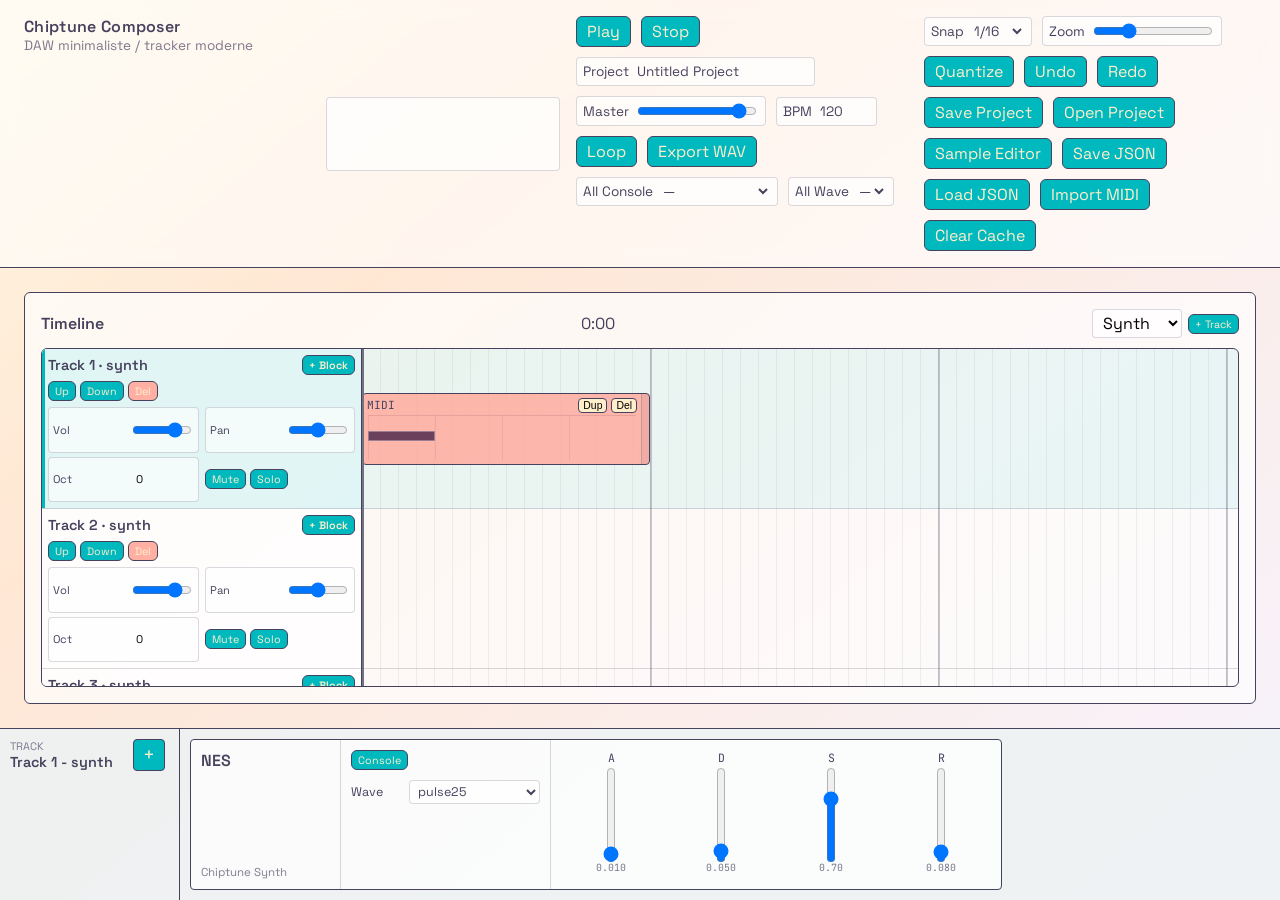
==== commit 6f486fe3: "Random Commit" ====
--- a/index.html
+++ b/index.html
@@ -69,6 +69,8 @@
               <option value="0.25" selected>1/16</option>
               <option value="0.125">1/32</option>
               <option value="0.0625">1/64</option>
+              <option value="0.03125">1/128</option>
+              <option value="0.015625">1/256</option>
             </select>
           </label>
           <label class="field">
@@ -172,6 +174,37 @@
         <div class="overlay-header">
           <div id="editorTitle">Editor</div>
           <div class="overlay-actions">
+            <div id="pianoZoomControls" class="piano-zoom-controls hidden">
+              <label class="piano-grid-control">
+                <span>Grid</span>
+                <select id="pianoSnapSelect">
+                  <option value="1">1/4</option>
+                  <option value="0.5">1/8</option>
+                  <option value="0.25">1/16</option>
+                  <option value="0.125">1/32</option>
+                  <option value="0.0625">1/64</option>
+                  <option value="0.03125">1/128</option>
+                  <option value="0.015625">1/256</option>
+                </select>
+              </label>
+              <div class="piano-zoom-stepper" aria-label="Piano roll horizontal zoom">
+                <button
+                  id="pianoZoomOutBtn"
+                  class="btn piano-zoom-btn"
+                  type="button"
+                  aria-label="Zoom out horizontally"
+                  title="Zoom out horizontally"
+                >−</button>
+                <output id="pianoZoomValue">100%</output>
+                <button
+                  id="pianoZoomInBtn"
+                  class="btn piano-zoom-btn"
+                  type="button"
+                  aria-label="Zoom in horizontally"
+                  title="Zoom in horizontally"
+                >+</button>
+              </div>
+            </div>
             <button id="previewBtn" class="btn toggle" aria-pressed="false">Preview Loop</button>
             <button id="closeEditorBtn" class="btn">Close</button>
           </div>
--- a/style.css
+++ b/style.css
@@ -211,8 +211,17 @@
 }
 
 .track-list {
+  min-height: 0;
+  overflow-x: hidden;
+  overflow-y: auto;
+  overscroll-behavior: contain;
+  scrollbar-width: none;
   background: rgba(255, 255, 255, 0.8);
   border-right: var(--border-thin);
+}
+
+.track-list::-webkit-scrollbar {
+  display: none;
 }
 
 .track-header {
@@ -306,6 +315,8 @@
 }
 
 .lane-wrap {
+  min-width: 0;
+  min-height: 0;
   position: relative;
   overflow: hidden;
 }
@@ -313,6 +324,7 @@
 .lane-scroller {
   position: relative;
   overflow: auto;
+  overscroll-behavior: contain;
   height: 100%;
 }
 
@@ -409,14 +421,61 @@
 
 .block-resize {
   position: absolute;
-  right: 0;
   top: 0;
   bottom: 0;
   width: 8px;
   cursor: ew-resize;
   background: rgba(70, 66, 94, 0.08);
+  z-index: 3;
+  touch-action: none;
+}
+
+.block-resize-right {
+  right: 0;
   border-left: var(--border-soft);
   border-radius: 0 var(--radius-sm) var(--radius-sm) 0;
+}
+
+.block-resize-left {
+  left: 0;
+  border-right: var(--border-soft);
+  border-radius: var(--radius-sm) 0 0 var(--radius-sm);
+}
+
+.block-resize:hover {
+  background: rgba(255, 118, 104, 0.42);
+}
+
+.block-midi-preview {
+  position: relative;
+  flex: 1;
+  min-height: 30px;
+  margin: 2px 1px 0;
+  overflow: hidden;
+  border-top: 1px solid rgba(106, 52, 76, 0.15);
+}
+
+.block-midi-preview::before {
+  content: "";
+  position: absolute;
+  inset: 0;
+  background: repeating-linear-gradient(
+    to right,
+    rgba(106, 52, 76, 0.1) 0,
+    rgba(106, 52, 76, 0.1) 1px,
+    transparent 1px,
+    transparent 25%
+  );
+}
+
+.block-midi-note {
+  position: absolute;
+  display: block;
+  min-width: 2px;
+  min-height: 2px;
+  background: rgba(75, 38, 75, 0.9);
+  border: 1px solid rgba(255, 255, 255, 0.34);
+  border-radius: 1px;
 }
 
 .block-waveform {
@@ -428,10 +487,19 @@
   position: relative;
 }
 
+.block-waveform::before {
+  content: "";
+  position: absolute;
+  left: 0;
+  right: 0;
+  top: 50%;
+  border-top: 1px solid rgba(20, 92, 75, 0.3);
+  pointer-events: none;
+}
+
 .block-waveform i {
-  flex: 1 1 2px;
+  flex: 1 1 1px;
   min-width: 1px;
-  max-width: 3px;
   background: rgba(20, 92, 75, 0.72);
 }
 
@@ -646,6 +714,8 @@
   height: 116px;
   display: block;
   border-right: var(--border-soft);
+  cursor: ew-resize;
+  touch-action: none;
 }
 
 .sample-device-controls {
@@ -664,6 +734,21 @@
   display: flex;
   flex-wrap: nowrap;
   min-width: max-content;
+}
+
+.warp-bpm-control {
+  min-width: max-content;
+  display: flex;
+  align-items: center;
+  gap: 2px;
+}
+
+.warp-bpm-control input[type="number"] {
+  width: 62px;
+}
+
+.sample-device-controls .warp-source-field {
+  grid-column: span 2;
 }
 
 .sample-missing {
@@ -1135,6 +1220,99 @@
   align-items: center;
   padding: var(--space-sm) var(--space-md);
   border-bottom: var(--border-thin);
+}
+
+.overlay-actions {
+  display: flex;
+  align-items: center;
+  gap: var(--space-xs);
+}
+
+.piano-zoom-controls {
+  display: flex;
+  align-items: center;
+  gap: var(--space-xs);
+}
+
+.piano-zoom-controls.hidden {
+  display: none;
+}
+
+.piano-grid-control,
+.piano-zoom-stepper {
+  height: 30px;
+  display: flex;
+  align-items: center;
+  border: var(--border-soft);
+  border-radius: var(--radius-sm);
+  background: rgba(255, 255, 255, 0.76);
+}
+
+.piano-grid-control {
+  gap: var(--space-2xs);
+  padding-left: var(--space-xs);
+  font: 0.72rem "JetBrains Mono", monospace;
+}
+
+.piano-grid-control select {
+  height: 100%;
+  border: 0;
+  border-left: var(--border-soft);
+  background: transparent;
+  color: inherit;
+  font: inherit;
+  padding: 0 var(--space-xs);
+}
+
+.piano-zoom-stepper {
+  overflow: hidden;
+}
+
+.piano-zoom-btn {
+  width: 30px;
+  height: 30px;
+  padding: 0;
+  border: 0;
+  border-radius: 0;
+  font-size: 1rem;
+  line-height: 1;
+}
+
+.piano-zoom-btn:disabled {
+  cursor: default;
+  filter: grayscale(1);
+  opacity: 0.42;
+}
+
+#pianoZoomValue {
+  width: 52px;
+  text-align: center;
+  font: 0.68rem "JetBrains Mono", monospace;
+}
+
+@media (max-width: 600px) {
+  #editorOverlay {
+    height: 78vh;
+    padding: var(--space-xs);
+  }
+
+  #editorOverlay .overlay-header {
+    flex-direction: column;
+    align-items: stretch;
+    gap: var(--space-xs);
+    padding: var(--space-xs);
+  }
+
+  #editorOverlay .overlay-actions {
+    width: 100%;
+    justify-content: flex-end;
+    flex-wrap: wrap;
+  }
+
+  #editorOverlay .piano-zoom-controls {
+    width: 100%;
+    justify-content: flex-end;
+  }
 }
 
 .overlay-body {
